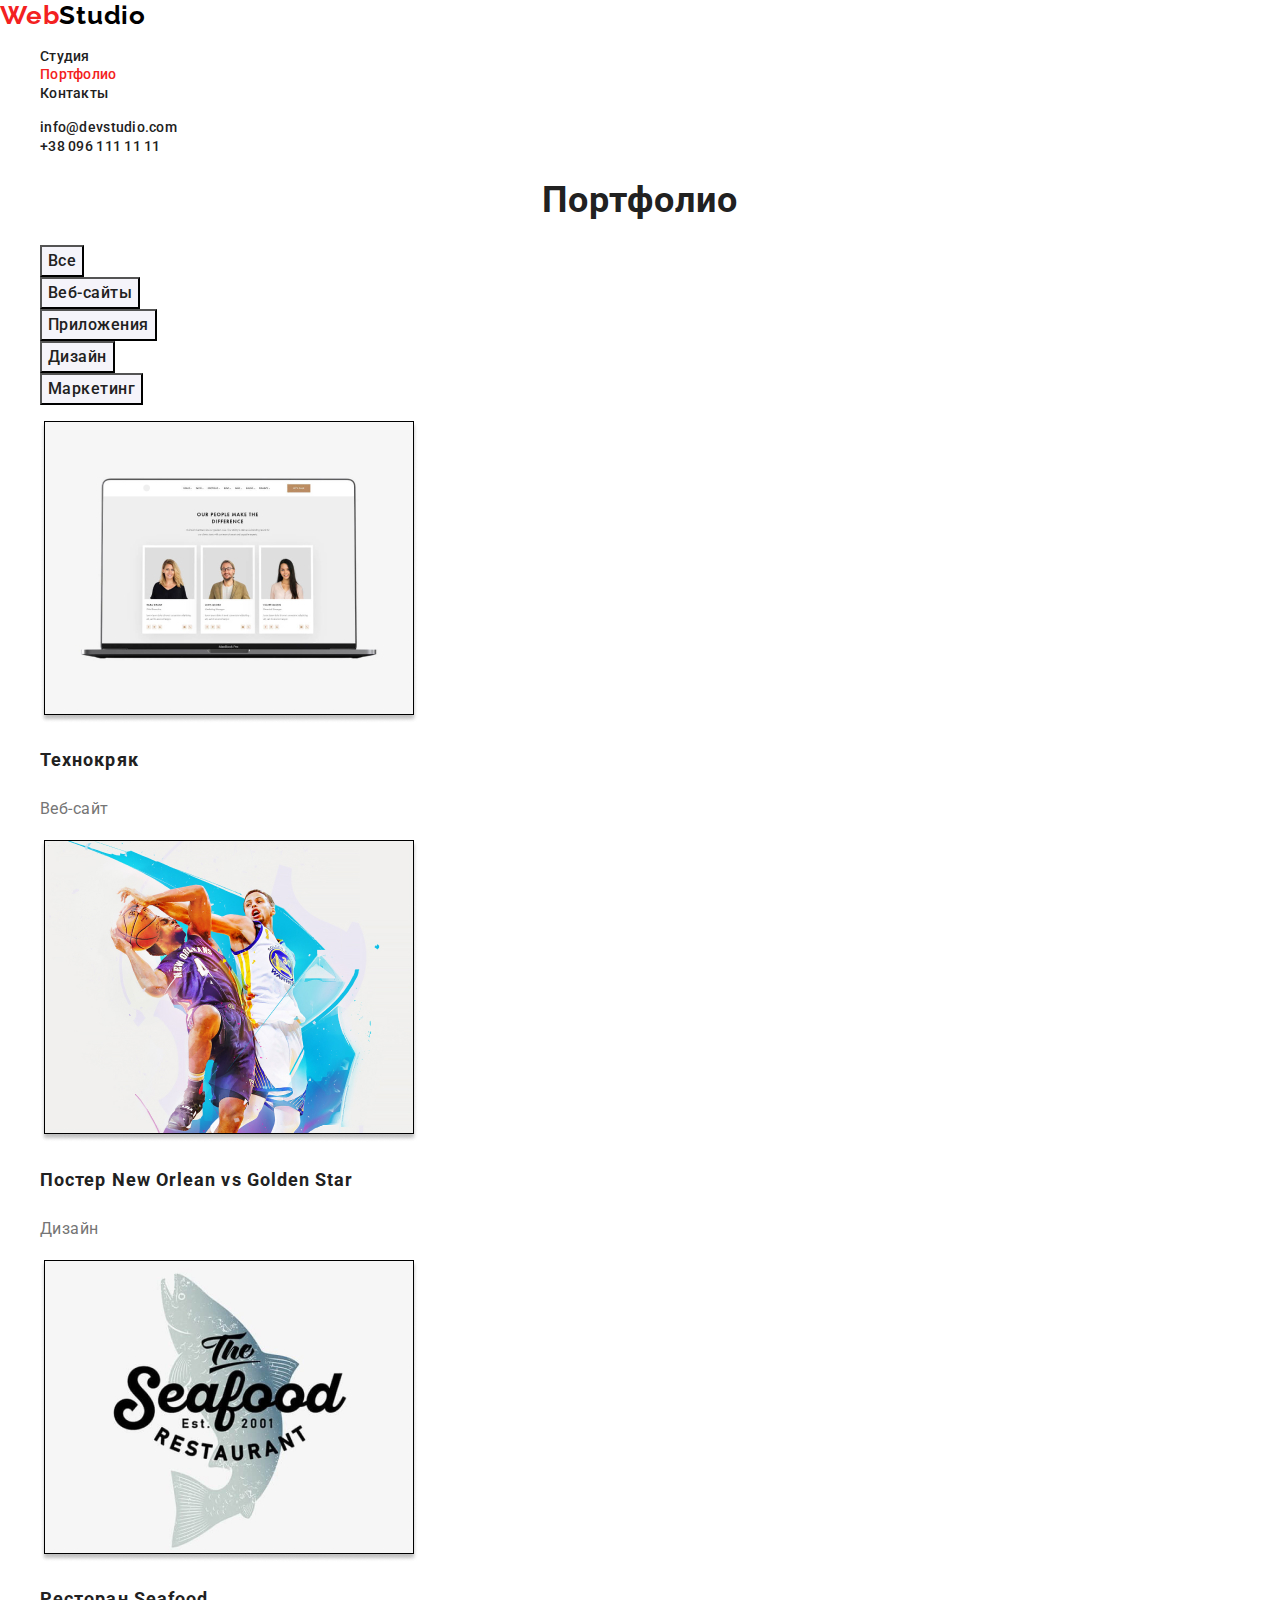
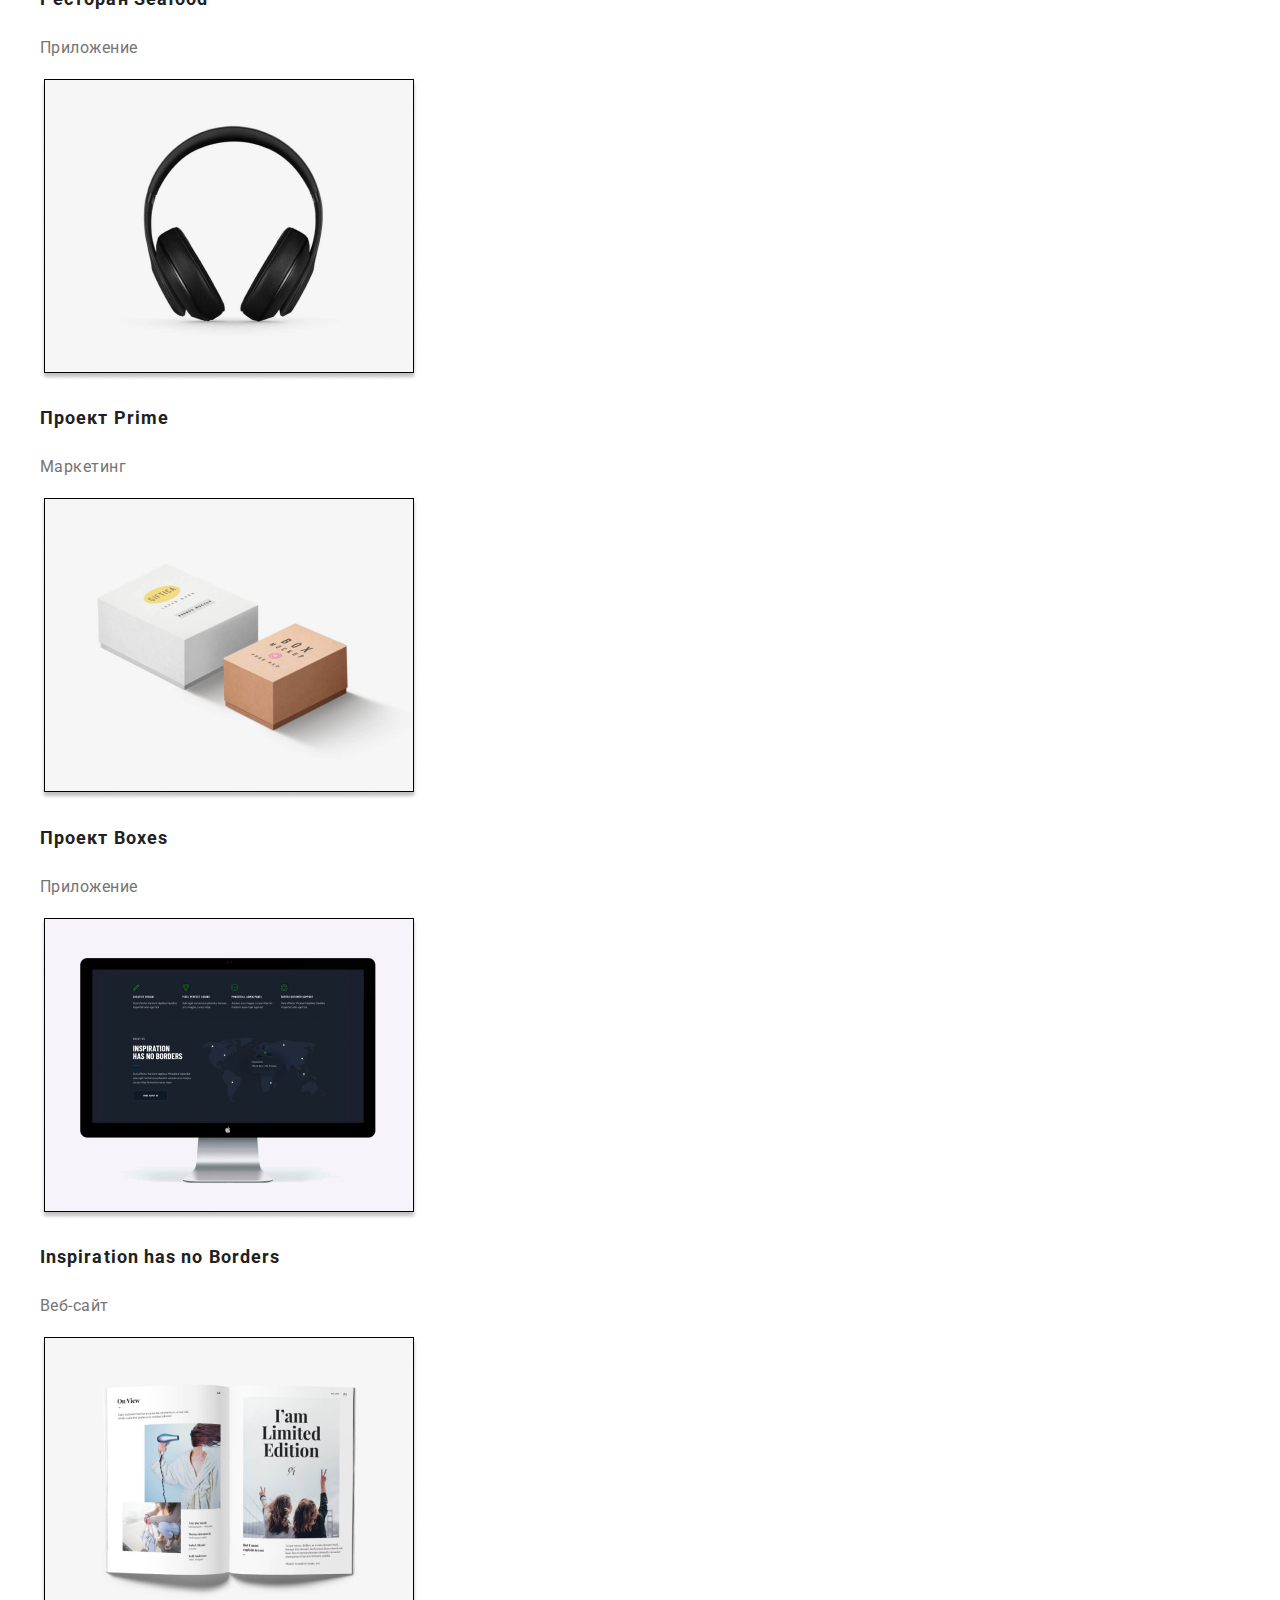
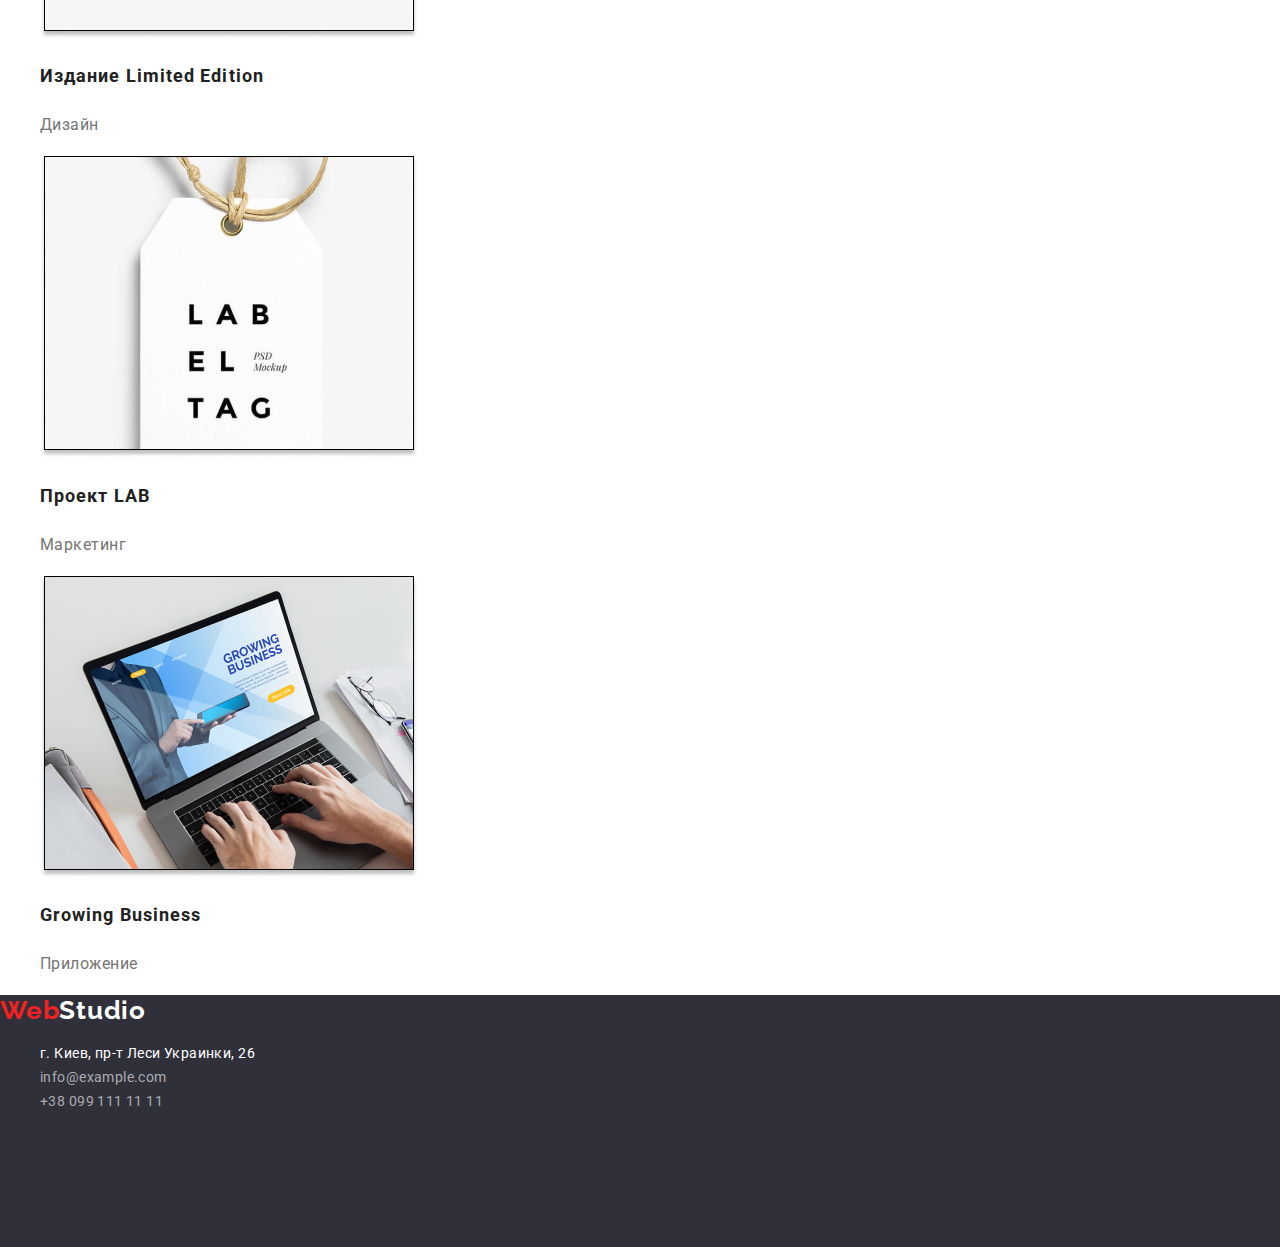
==== portfolio.html @ 3110d47e "Скопировал файлы из домашней работы 2" ====
<!DOCTYPE html>
<html lang="ru">
<head>
    <meta charset="UTF-8">
    <meta name="viewport" content="width=device-width, initial-scale=1.0">
    <title>WebStudio</title>
    <link rel="stylesheet" href="https://cdnjs.cloudflare.com/ajax/libs/modern-normalize/1.0.0/modern-normalize.css">
    <link href="https://fonts.googleapis.com/css2?family=Raleway:wght@700&family=Roboto:wght@400;500;700;900&display=swap" rel="stylesheet">
    <link rel="stylesheet" href="./css/style.css">
</head>
<body>

    <!-- Шапка -->
    <header class="header">
        <nav class="navigation">
            <a class="logo link" href="./index.html" aria-label="логотип вебстудио"><span class="logo-part">Web</span>Studio</a>
        
            <ul class="navigation-list list">
                <li class="navigation-list-item">
                    <a class="navigation-list-link link" href="./index.html">Студия</a>
                </li>
                <li class="navigation-list-item">
                    <a class="navigation-list-link active link" href="./portfolio.html">Портфолио</a>
                </li>
                <li class="navigation-list-item">
                    <a class="navigation-list-link link" href="">Контакты</a>
                </li>
            </ul>
        </nav>

        <address>
            <ul class="address-list list">
                <li>
                    <a class="address-list-item address link" href="mailto:info@devstudio.com">info@devstudio.com</a>
                </li>
                <li>
                    <a class="address-list-item address link" href="tel:+380961111111">+38 096 111 11 11</a>
                </li>
            </ul>
        </address>
    </header>

    <main>

        <!-- Секция Портфоло -->
        <section class="portfolio-section">
            <h1 class="section-title">Портфолио</h1>

            <!-- Список фильтров -->
            <ul class="portfolio-filter-list list">
                <li class="portfolio-filter-item">
                    <button class="portfolio-filter-btn" type="button">Все</button>                   
                </li>
                <li class="portfolio-filter-item">
                    <button class="portfolio-filter-btn" type="button">Веб-сайты</button>
                </li>
                <li class="portfolio-filter-item">
                    <button class="portfolio-filter-btn" type="button">Приложения</button>
                </li>
                <li class="portfolio-filter-item">
                    <button class="portfolio-filter-btn" type="button">Дизайн</button>
                </li>
                <li class="portfolio-filter-item">
                    <button class="portfolio-filter-btn" type="button">Маркетинг</button>
                </li>
            </ul>

            <!-- Список проектов -->
            <ul class="projects-list list">
                <li class="project-item">
                    <a class="project-item-link link" href="">
                        <img src="./imeges/our-projects/img-website-technokryak.jpg" alt="Страница сайта, открытая на ноутбуке" width="378" height="302">
                        <h2 class="project-item-subtitle">Технокряк</h2>
                        <p class="project-item-text">Веб-сайт</p>
                    </a>
                </li>
                <li class="project-item">
                    <a class="project-item-link link" href="">
                        <img class="project-item-img" src="./imeges/our-projects/img-poster-new-orlean.jpg" alt="двое мужчин играют в баскетбол" width="378" height="302">
                        <h2 class="project-item-subtitle">Постер New Orlean vs Golden Star</h2>
                        <p class="project-item-text">Дизайн</p>
                    </a>
                </li>
                <li class="project-item">
                    <a class="project-item-link link" href="">
                        <img class="project-item-img" src="./imeges/our-projects/img-app-restaurant-seafood.jpg" alt="Логотип ресторна сифуд" width="378" height="302">
                        <h2 class="project-item-subtitle">Ресторан Seafood</h2>
                        <p class="project-item-text">Приложение</p>
                    </a>
                </li>
                <li class="project-item">
                    <a class="project-item-link link" href="">
                        <img class="project-item-img" src="./imeges/our-projects/img-project-prime.jpg" alt="Черные наушники" width="378" height="302">
                        <h2 class="project-item-subtitle">Проект Prime</h2>
                        <p class="project-item-text">Маркетинг</p>
                    </a>
                </li>
                <li class="project-item">
                    <a class="project-item-link link" href="">
                        <img class="project-item-img" src="./imeges/our-projects/img-app-project-boxes.jpg" alt="Две коробки" width="378" height="302">
                        <h2 class="project-item-subtitle">Проект Boxes</h2>
                        <p class="project-item-text">Приложение</p>
                    </a>
                </li>
                <li class="project-item">
                    <a class="project-item-link link" href="">
                        <img class="project-item-img" src="./imeges/our-projects/img-website-inspiration.jpg" alt="Изображение сайта на мониторе" width="378" height="302">
                        <h2 class="project-item-subtitle">Inspiration has no Borders</h2>
                        <p class="project-item-text">Веб-сайт</p>
                    </a>
                </li>
                <li class="project-item">
                    <a class="project-item-link link" href="">
                        <img class="project-item-img" src="./imeges/our-projects/img-edition-limited-edition.jpg" alt="Развернутая книга" width="378" height="302">
                        <h2 class="project-item-subtitle">Издание Limited Edition</h2>
                        <p class="project-item-text">Дизайн</p>
                    </a>
                </li>
                <li class="project-item">
                    <a class="project-item-link link" href="">
                        <img class="project-item-img" src="./imeges/our-projects/img-project-lab.jpg" alt="Надпись Лаб на бирке" width="378" height="302">
                        <h2 class="project-item-subtitle">Проект LAB</h2>
                        <p class="project-item-text">Маркетинг</p>
                    </a>
                </li>
                <li class="project-item">
                    <a class="project-item-link link" href="">
                        <img class="project-item-img" src="./imeges/our-projects/img-app-growing-business.jpg" alt="Человек печатает на ноутбуке" width="378" height="302">
                        <h2 class="project-item-subtitle">Growing Business</h2>
                        <p class="project-item-text">Приложение</p>
                    </a>
                </li>
            </ul>
        </section>
    </main>

    <!-- Подвал -->
    <footer class="footer">   
        <a class="logo logo-dark-theme link" href="./index.html" aria-label="логотип вебстудио"><span class="logo-part">Web</span>Studio</a>

        <address>
            <ul class="footer-list list">
                <li>
                    <a class="footer-list-address link address" href="https://yandex.ru/maps/-/CCQxiAqx9C" target="_blank">г. Киев, пр-т Леси Украинки, 26</a>
                </li>
                <li>
                    <a class="footer-list-mail link address" href="mailto:info@example.com">info@example.com</a>
                </li>
                <li>
                    <a class="footer-list-tel link address" href="tel:+380991111111">+38 099 111 11 11</a>
                </li>
            </ul>
        </address>
    </footer> 
</body>
</html>
---- css/style.css ----
:root {
    --main-font: "Roboto", sans-serif;
    --secondary-font: "Raleway", sans-serif;
    --title-color-white-them: #212121;
    --title-color-dark-theme: #FFFFFF;
    --text-color: #757575;
    --accent-text-color: #f32121;
    --text-btn-white-theme: #212121;
    --text-btn-dark-theme: #FFFFFF;
    --active-text-btn-white-theme: #FFFFFF;
    --active-text-btn-dark-theme: #212121;
      }

body {
    font-family: var(--main-font);
    font-style: normal;
    color: var(--text-color);
    background-color: #ffffff;
    
}

.list {
    list-style: none;
}

.link {
    text-decoration: none;
}

.address {
    font-style: normal;
}

/* COMPONENTS */

.section-title {
    font-weight: 700;
    font-size: 36px;
    line-height: 1.167;
    text-align: center;
    letter-spacing: 0.03em;
    color: var(--title-color-white-them);
}


/* END COMPONENTS */

/* HEADER */

.logo {
    font-family: var(--secondary-font);
    font-weight: 700;
    font-size: 26px;
    line-height: 1.192;
    letter-spacing: 0.03em;
    color: #000000;
}

.logo-part {
    color: var(--accent-text-color);
}

.navigation-list-link,
.address-list-item {
    font-weight: 500;
    font-size: 14px;
    line-height: 1.143;
    letter-spacing: 0.02em;
    color: var(--title-color-white-them);
}

.navigation-list-link:hover,
.navigation-list-link:focus,
.address-list-item:hover,
.address-list-item:focus {
    color: var(--accent-text-color);
}

.navigation-list-link.active {
    color: var(--accent-text-color);
}

/* END HEADER */

/* MAIN SECTION */

.main-section-title {
    font-weight: 900;
    font-size: 44px;
    line-height: 1.364;
    text-align: center;
    letter-spacing: 0.06em;
    text-transform: uppercase;
    color: #FFFFFF;
}

.main-section {
    background: #2F303A;
}

.hero-btn {
    font-family: var(--main-font);
    font-style: normal;
    font-weight: 700;
    font-size: 16px;
    line-height: 1.875;
    display: flex;
    align-items: center;
    text-align: center;
    letter-spacing: 0.06em;
    color: var(--text-btn-dark-theme);
    background: #2196F3;
}

.hero-btn:hover,
.hero-btn:focus {
    color: var(--active-text-btn-dark-theme);
    background: #FFFFFF;
}

/* END MAIN SECTION */

/* OUR ADVENTAGES SECTION*/

.our-adventages-title {
    display: none;
}

.adventages-subtitle {
    font-weight: 700;
    font-size: 14px;
    line-height: 1.143;
    letter-spacing: 0.03em;
    text-transform: uppercase;
    color: var(--title-color-white-them);
}

.adventages-text {
    font-size: 14px;
    line-height: 1.714;
    letter-spacing: 0.03em;
}

/* END OUR ADVENTAGES SECTION*/

/* WHAT ARE WE DOING SECTION */



/* WHAT ARE WE DOING SECTION */

/* OUR TEAM SECTION */

.our-team-subtitle {
    font-weight: 500;
    font-size: 16px;
    line-height: 1.188;
    text-align: center;
    letter-spacing: 0.03em;
    color: var(--title-color-white-them);
}

.our-team-text {
    font-size: 16px;
    line-height: 1.188;
    text-align: center;
    letter-spacing: 0.03em;
}

/* END OUR TEAM SECTION */

/* PORTFOLIO SECTION */

.portfolio-title {
    display: none;
}

.portfolio-filter-btn {
    font-family: Roboto, sans-serif;
    font-style: normal;
    font-weight: 500;
    font-size: 16px;
    line-height: 1.625;
    letter-spacing: 0.03em;
    color: var(--text-btn-white-theme);
    background: #F5F4FA;
}

.portfolio-filter-btn:hover,
.portfolio-filter-btn:focus {
    color: var(--active-text-btn-white-theme);
    background: #2196F3;
}

.project-item-subtitle {
    font-weight: 700;
    font-size: 18px;
    line-height: 2.000;
    letter-spacing: 0.06em;
    color: var(--title-color-white-them);
}

.project-item-text {
    font-size: 16px;
    line-height: 1.875;
    letter-spacing: 0.03em;
    color: var(--text-color);
}


/* END PORTFOLIO SECTION */

/* FOOTER */

.logo.logo-dark-theme {
    color: #FFFFFF;
}

.footer-list-address {
    font-size: 14px;
    line-height: 1.714;
    letter-spacing: 0.03em;
    color: #FFFFFF;
}

.footer-list-mail,
.footer-list-tel {
    font-size: 14px;
    line-height: 1.714;
    letter-spacing: 0.03em;
    color: rgba(255, 255, 255, 0.6);
}

.footer {
    width: 1600px;
    height: 252px;
    left: 0px;
    top: 2097px;
    background: #2F303A;
}

.footer-list-address:hover,
.footer-list-address:focus,
.footer-list-mail:hover,
.footer-list-mail:focus,
.footer-list-tel:hover,
.footer-list-tel:focus {
    color: var(--accent-text-color);
}

/* END FOOTER */
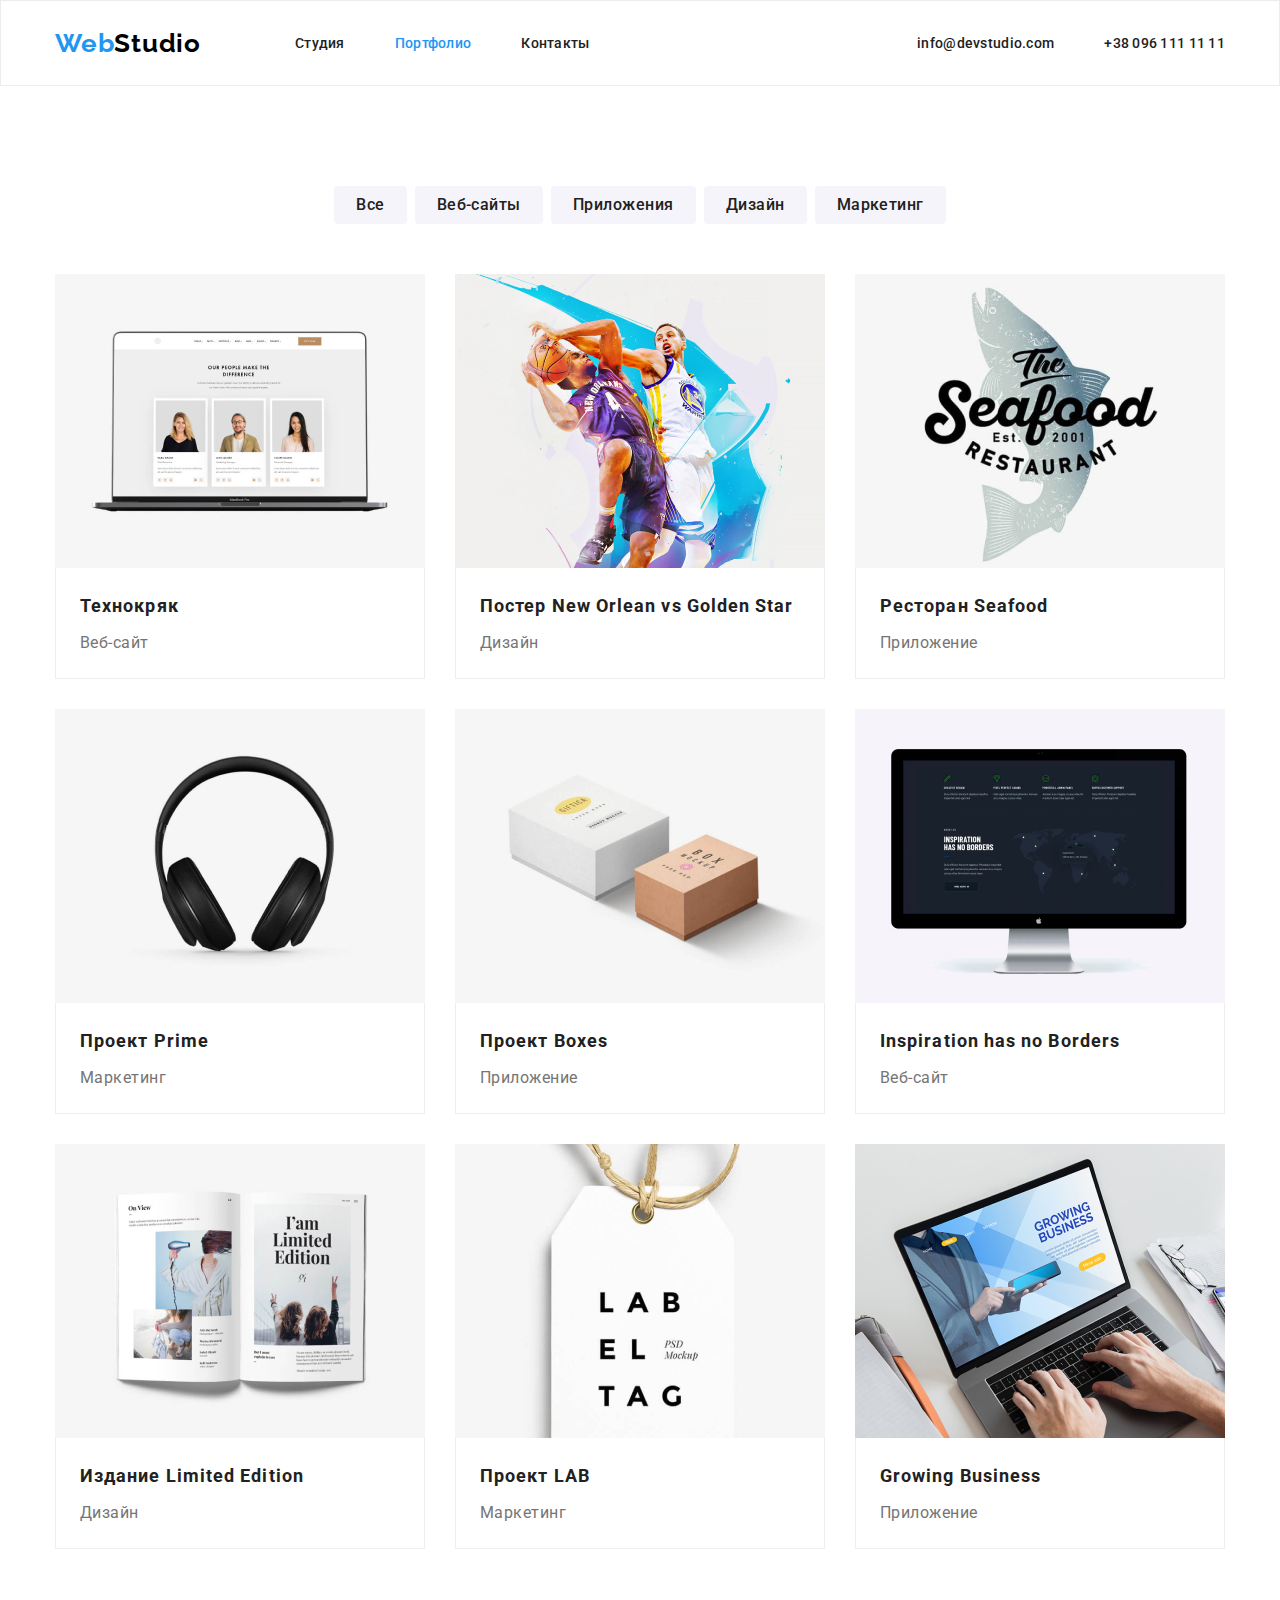
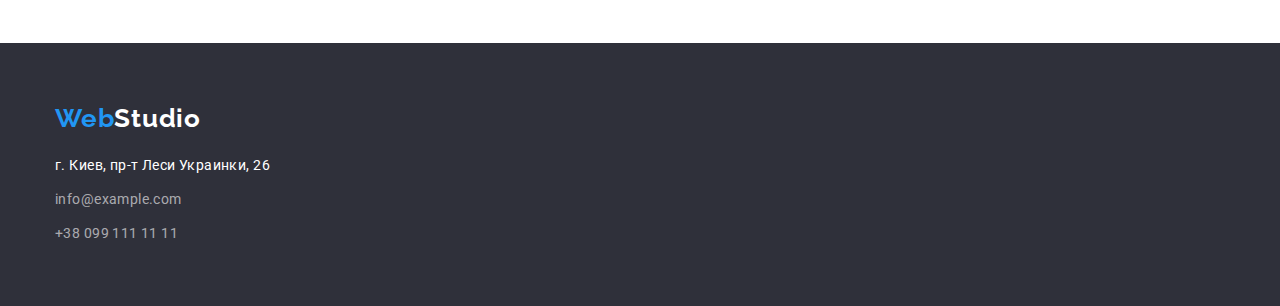
==== commit 29b06cca: "Расставил контент страниц главная и портфолио с помощью флексов, скрыл два заголовка, добавил фоны к" ====
--- a/portfolio.html
+++ b/portfolio.html
@@ -12,39 +12,42 @@
 
     <!-- Шапка -->
     <header class="header">
-        <nav class="navigation">
-            <a class="logo link" href="./index.html" aria-label="логотип вебстудио"><span class="logo-part">Web</span>Studio</a>
-        
-            <ul class="navigation-list list">
-                <li class="navigation-list-item">
-                    <a class="navigation-list-link link" href="./index.html">Студия</a>
-                </li>
-                <li class="navigation-list-item">
-                    <a class="navigation-list-link active link" href="./portfolio.html">Портфолио</a>
-                </li>
-                <li class="navigation-list-item">
-                    <a class="navigation-list-link link" href="">Контакты</a>
-                </li>
-            </ul>
-        </nav>
-
-        <address>
-            <ul class="address-list list">
-                <li>
-                    <a class="address-list-item address link" href="mailto:info@devstudio.com">info@devstudio.com</a>
-                </li>
-                <li>
-                    <a class="address-list-item address link" href="tel:+380961111111">+38 096 111 11 11</a>
-                </li>
-            </ul>
-        </address>
+        <div class="container">
+            <nav class="navigation">
+                <a class="logo link" href="./index.html" aria-label="логотип вебстудио"><span class="logo-part">Web</span>Studio</a>
+            
+                <ul class="navigation-list list">
+                    <li class="navigation-list-item">
+                        <a class="navigation-list-link link" href="./index.html">Студия</a>
+                    </li>
+                    <li class="navigation-list-item">
+                        <a class="navigation-list-link active link" href="./portfolio.html">Портфолио</a>
+                    </li>
+                    <li class="navigation-list-item">
+                        <a class="navigation-list-link link" href="">Контакты</a>
+                    </li>
+                </ul>
+            </nav>
+    
+            <address class="address">
+                <ul class="address-list list">
+                    <li class="address-list-item">
+                        <a class="address-link-item address link" href="mailto:info@devstudio.com">info@devstudio.com</a>
+                    </li>
+                    <li class="address-list-item">
+                        <a class="address-link-item address link" href="tel:+380961111111">+38 096 111 11 11</a>
+                    </li>
+                </ul>
+            </address>
+        </div>
     </header>
 
     <main>
 
         <!-- Секция Портфоло -->
         <section class="portfolio-section">
-            <h1 class="section-title">Портфолио</h1>
+            <div class="container">
+                <h1 class="section-title visually-hidden">Портфолио</h1>
 
             <!-- Список фильтров -->
             <ul class="portfolio-filter-list list">
@@ -69,88 +72,109 @@
             <ul class="projects-list list">
                 <li class="project-item">
                     <a class="project-item-link link" href="">
-                        <img src="./imeges/our-projects/img-website-technokryak.jpg" alt="Страница сайта, открытая на ноутбуке" width="378" height="302">
-                        <h2 class="project-item-subtitle">Технокряк</h2>
-                        <p class="project-item-text">Веб-сайт</p>
+                        <img src="./imeges/our-projects/img-website-technokryak.jpg" alt="Страница сайта, открытая на ноутбуке" width="370">
+                        <div class="project-content">
+                            <h2 class="project-item-subtitle">Технокряк</h2>
+                            <p class="project-item-text">Веб-сайт</p>
+                        </div>
                     </a>
                 </li>
                 <li class="project-item">
                     <a class="project-item-link link" href="">
-                        <img class="project-item-img" src="./imeges/our-projects/img-poster-new-orlean.jpg" alt="двое мужчин играют в баскетбол" width="378" height="302">
-                        <h2 class="project-item-subtitle">Постер New Orlean vs Golden Star</h2>
-                        <p class="project-item-text">Дизайн</p>
+                        <img class="project-item-img" src="./imeges/our-projects/img-poster-new-orlean.jpg" alt="двое мужчин играют в баскетбол" width="370">
+                        <div class="project-content">
+                            <h2 class="project-item-subtitle">Постер New Orlean vs Golden Star</h2>
+                            <p class="project-item-text">Дизайн</p>
+                        </div>
                     </a>
                 </li>
                 <li class="project-item">
                     <a class="project-item-link link" href="">
-                        <img class="project-item-img" src="./imeges/our-projects/img-app-restaurant-seafood.jpg" alt="Логотип ресторна сифуд" width="378" height="302">
-                        <h2 class="project-item-subtitle">Ресторан Seafood</h2>
-                        <p class="project-item-text">Приложение</p>
+                        <img class="project-item-img" src="./imeges/our-projects/img-app-restaurant-seafood.jpg" alt="Логотип ресторна сифуд" width="370">
+                        <div class="project-content">
+                            <h2 class="project-item-subtitle">Ресторан Seafood</h2>
+                            <p class="project-item-text">Приложение</p>
+                        </div>
                     </a>
                 </li>
                 <li class="project-item">
                     <a class="project-item-link link" href="">
-                        <img class="project-item-img" src="./imeges/our-projects/img-project-prime.jpg" alt="Черные наушники" width="378" height="302">
-                        <h2 class="project-item-subtitle">Проект Prime</h2>
-                        <p class="project-item-text">Маркетинг</p>
+                        <img class="project-item-img" src="./imeges/our-projects/img-project-prime.jpg" alt="Черные наушники" width="370">
+                        <div class="project-content">
+                            <h2 class="project-item-subtitle">Проект Prime</h2>
+                            <p class="project-item-text">Маркетинг</p>
+                        </div>
                     </a>
                 </li>
                 <li class="project-item">
                     <a class="project-item-link link" href="">
-                        <img class="project-item-img" src="./imeges/our-projects/img-app-project-boxes.jpg" alt="Две коробки" width="378" height="302">
-                        <h2 class="project-item-subtitle">Проект Boxes</h2>
-                        <p class="project-item-text">Приложение</p>
+                        <img class="project-item-img" src="./imeges/our-projects/img-app-project-boxes.jpg" alt="Две коробки" width="370">
+                        <div class="project-content">
+                            <h2 class="project-item-subtitle">Проект Boxes</h2>
+                            <p class="project-item-text">Приложение</p>
+                        </div>
                     </a>
                 </li>
                 <li class="project-item">
                     <a class="project-item-link link" href="">
-                        <img class="project-item-img" src="./imeges/our-projects/img-website-inspiration.jpg" alt="Изображение сайта на мониторе" width="378" height="302">
-                        <h2 class="project-item-subtitle">Inspiration has no Borders</h2>
-                        <p class="project-item-text">Веб-сайт</p>
+                        <img class="project-item-img" src="./imeges/our-projects/img-website-inspiration.jpg" alt="Изображение сайта на мониторе" width="370">
+                        <div class="project-content">
+                            <h2 class="project-item-subtitle">Inspiration has no Borders</h2>
+                            <p class="project-item-text">Веб-сайт</p>
+                        </div>
                     </a>
                 </li>
                 <li class="project-item">
                     <a class="project-item-link link" href="">
-                        <img class="project-item-img" src="./imeges/our-projects/img-edition-limited-edition.jpg" alt="Развернутая книга" width="378" height="302">
-                        <h2 class="project-item-subtitle">Издание Limited Edition</h2>
-                        <p class="project-item-text">Дизайн</p>
+                        <img class="project-item-img" src="./imeges/our-projects/img-edition-limited-edition.jpg" alt="Развернутая книга" width="370">
+                        <div class="project-content">
+                            <h2 class="project-item-subtitle">Издание Limited Edition</h2>
+                            <p class="project-item-text">Дизайн</p>
+                        </div>
                     </a>
                 </li>
                 <li class="project-item">
                     <a class="project-item-link link" href="">
-                        <img class="project-item-img" src="./imeges/our-projects/img-project-lab.jpg" alt="Надпись Лаб на бирке" width="378" height="302">
-                        <h2 class="project-item-subtitle">Проект LAB</h2>
-                        <p class="project-item-text">Маркетинг</p>
+                        <img class="project-item-img" src="./imeges/our-projects/img-project-lab.jpg" alt="Надпись Лаб на бирке" width="370">
+                        <div class="project-content">
+                            <h2 class="project-item-subtitle">Проект LAB</h2>
+                            <p class="project-item-text">Маркетинг</p>
+                        </div>
                     </a>
                 </li>
                 <li class="project-item">
                     <a class="project-item-link link" href="">
-                        <img class="project-item-img" src="./imeges/our-projects/img-app-growing-business.jpg" alt="Человек печатает на ноутбуке" width="378" height="302">
-                        <h2 class="project-item-subtitle">Growing Business</h2>
-                        <p class="project-item-text">Приложение</p>
+                        <img class="project-item-img" src="./imeges/our-projects/img-app-growing-business.jpg" alt="Человек печатает на ноутбуке" width="370">
+                        <div class="project-content">
+                            <h2 class="project-item-subtitle">Growing Business</h2>
+                            <p class="project-item-text">Приложение</p>
+                        </div>
                     </a>
                 </li>
             </ul>
+            </div>
         </section>
     </main>
 
     <!-- Подвал -->
     <footer class="footer">   
-        <a class="logo logo-dark-theme link" href="./index.html" aria-label="логотип вебстудио"><span class="logo-part">Web</span>Studio</a>
-
-        <address>
-            <ul class="footer-list list">
-                <li>
-                    <a class="footer-list-address link address" href="https://yandex.ru/maps/-/CCQxiAqx9C" target="_blank">г. Киев, пр-т Леси Украинки, 26</a>
-                </li>
-                <li>
-                    <a class="footer-list-mail link address" href="mailto:info@example.com">info@example.com</a>
-                </li>
-                <li>
-                    <a class="footer-list-tel link address" href="tel:+380991111111">+38 099 111 11 11</a>
-                </li>
-            </ul>
-        </address>
-    </footer> 
+        <div class="container">
+             <a class="logo logo-dark-theme link" href="./index.html" aria-label="логотип вебстудио"><span class="logo-part">Web</span>Studio</a>
+ 
+             <address>
+                 <ul class="footer-list list">
+                     <li class="list-item">
+                         <a class="footer-list-address link address" href="https://yandex.ru/maps/-/CCQxiAqx9C" target="_blank">г. Киев, пр-т Леси Украинки, 26</a>
+                     </li>
+                     <li class="list-item">
+                         <a class="footer-list-mail link address" href="mailto:info@example.com">info@example.com</a>
+                     </li>
+                     <li class="list-item">
+                         <a class="footer-list-tel link address" href="tel:+380991111111">+38 099 111 11 11</a>
+                     </li>
+                 </ul>
+             </address>
+        </div>
+     </footer>
 </body>
 </html>--- a/css/style.css
+++ b/css/style.css
@@ -4,12 +4,19 @@
     --title-color-white-them: #212121;
     --title-color-dark-theme: #FFFFFF;
     --text-color: #757575;
-    --accent-text-color: #f32121;
+    --accent-text-color: #2196F3;
     --text-btn-white-theme: #212121;
     --text-btn-dark-theme: #FFFFFF;
     --active-text-btn-white-theme: #FFFFFF;
     --active-text-btn-dark-theme: #212121;
-      }
+}
+
+*,
+*::before,
+*::after {
+    margin: 0;
+    padding: 0;
+}
 
 body {
     font-family: var(--main-font);
@@ -31,9 +38,24 @@
     font-style: normal;
 }
 
+img {
+    display: block;
+    max-width: 100%;
+    height: auto;
+}
+
 /* COMPONENTS */
 
+.container {
+    width: 1200px;
+    padding: 0 15px;
+    margin-right: auto;
+    margin-left: auto;
+}
+
 .section-title {
+    margin-bottom: 50px;
+
     font-weight: 700;
     font-size: 36px;
     line-height: 1.167;
@@ -42,10 +64,46 @@
     color: var(--title-color-white-them);
 }
 
+.visually-hidden {
+    position: absolute;
+    width: 1px;
+    height: 1px;
+    margin: -1px;
+    border: 0;
+    padding: 0;   
+    white-space: nowrap;
+    clip-path: inset(100%);
+    clip: rect(0 0 0 0);
+    overflow: hidden;
+}
+
 
 /* END COMPONENTS */
 
 /* HEADER */
+
+.header {
+    padding: 24px 0;
+    border: 1px solid #ECECEC;
+}
+
+.header .container {
+    display: flex;
+    align-items: center;
+    }
+
+.navigation {
+    display: flex;
+    align-items: center;
+}
+
+.navigation-list {
+    display: flex;
+}
+
+.header>.container>.address {
+    margin-left: auto;
+}
 
 .logo {
     font-family: var(--secondary-font);
@@ -56,12 +114,34 @@
     color: #000000;
 }
 
+.navigation .logo {
+    margin-right: 94px;
+}
+
 .logo-part {
     color: var(--accent-text-color);
 }
 
+.address-list {
+    display: flex;
+}
+
+.address-list-item:not(:last-child) {
+    margin-right: 50px;
+}
+
+.navigation-list-item:not(:last-child) {
+    margin-right: 50px;
+}
+
+.navigation-list-link {
+    display: block;
+    padding-top: 10px;
+    padding-bottom: 10px;
+}
+
 .navigation-list-link,
-.address-list-item {
+.address-link-item {
     font-weight: 500;
     font-size: 14px;
     line-height: 1.143;
@@ -71,8 +151,8 @@
 
 .navigation-list-link:hover,
 .navigation-list-link:focus,
-.address-list-item:hover,
-.address-list-item:focus {
+.address-link-item:hover,
+.address-link-item:focus {
     color: var(--accent-text-color);
 }
 
@@ -84,7 +164,17 @@
 
 /* MAIN SECTION */
 
+.main-section .container {
+
+    padding-top: 200px;
+    padding-bottom: 200PX;
+    text-align: center;
+}
+
 .main-section-title {
+    
+    margin-bottom: 30px;
+
     font-weight: 900;
     font-size: 44px;
     line-height: 1.364;
@@ -95,21 +185,24 @@
 }
 
 .main-section {
-    background: #2F303A;
+    background-color: #2F303A;
 }
 
 .hero-btn {
+    padding: 10px 32px;
+
     font-family: var(--main-font);
     font-style: normal;
     font-weight: 700;
     font-size: 16px;
     line-height: 1.875;
-    display: flex;
-    align-items: center;
-    text-align: center;
+    display: inline-block;
+    
+    
     letter-spacing: 0.06em;
     color: var(--text-btn-dark-theme);
     background: #2196F3;
+    border-radius: 4px;
 }
 
 .hero-btn:hover,
@@ -122,11 +215,28 @@
 
 /* OUR ADVENTAGES SECTION*/
 
-.our-adventages-title {
-    display: none;
+.our-adventages-section.container {
+    padding-top: 94px;
+    padding-bottom: 94px;
+}
+
+.adventages-list {
+    display: flex;
+    justify-content: space-between;
+}
+
+.adventages-list-item {
+    width: calc((100%-90px) / 4);
+    
+}
+
+.adventages-list-item:not(:last-child) {
+    margin-right: 30px;
 }
 
 .adventages-subtitle {
+    margin-bottom: 10px;
+
     font-weight: 700;
     font-size: 14px;
     line-height: 1.143;
@@ -145,17 +255,63 @@
 
 /* WHAT ARE WE DOING SECTION */
 
-
-
-/* WHAT ARE WE DOING SECTION */
+.what-are-we-doing-section.container {
+    padding-bottom: 94px;
+}
+
+.we-doing-list {
+    display: flex;
+    justify-content: space-between;
+}
+
+.we-doing-item:not(:last-child) {
+    margin-right: 30px;
+}
+
+/* END WHAT ARE WE DOING SECTION */
 
 /* OUR TEAM SECTION */
 
+.our-team-section {
+    background-color: #F5F4FA;
+}
+
+.our-team-section .container {
+    padding-top: 94px;
+    padding-bottom: 94px;
+}
+
+.our-team-list {
+    display: flex;
+    justify-content: space-between;
+}
+
+/* .our-team-item + .our-team-item {
+    margin-left: 30px;
+} */
+
+.our-team-item {
+    width: 270px;
+    
+    overflow: hidden;
+    border-bottom-right-radius: 4px;
+    border-bottom-left-radius: 4px;
+    box-shadow: 0px 1px 3px rgba(0, 0, 0, 0.12), 0px 1px 1px rgba(0, 0, 0, 0.14), 0px 2px 1px rgba(0, 0, 0, 0.2);
+}
+
+.our-team-discription {
+    padding: 30px 15px;
+
+    background-color: #FFFFFF;
+    text-align: center;
+}
+
 .our-team-subtitle {
+    margin-bottom: 10px;
+
     font-weight: 500;
     font-size: 16px;
     line-height: 1.188;
-    text-align: center;
     letter-spacing: 0.03em;
     color: var(--title-color-white-them);
 }
@@ -163,7 +319,6 @@
 .our-team-text {
     font-size: 16px;
     line-height: 1.188;
-    text-align: center;
     letter-spacing: 0.03em;
 }
 
@@ -171,11 +326,24 @@
 
 /* PORTFOLIO SECTION */
 
-.portfolio-title {
-    display: none;
+.portfolio-section {
+    padding-top: 100px;
+    padding-bottom: 94px;
+}
+
+.portfolio-filter-list {
+    display: flex;
+    justify-content: center;
+    margin-bottom: 50px;
+}
+
+.portfolio-filter-item:not(:last-child) {
+    margin-right: 8px;
 }
 
 .portfolio-filter-btn {
+    padding: 6px 22px;
+
     font-family: Roboto, sans-serif;
     font-style: normal;
     font-weight: 500;
@@ -183,16 +351,55 @@
     line-height: 1.625;
     letter-spacing: 0.03em;
     color: var(--text-btn-white-theme);
-    background: #F5F4FA;
+    background-color: #F5F4FA;
+    border-style: none;
+    border-radius: 4px;
 }
 
 .portfolio-filter-btn:hover,
 .portfolio-filter-btn:focus {
     color: var(--active-text-btn-white-theme);
-    background: #2196F3;
+    background-color: #2196F3;
+}
+
+.projects-list {
+    display: flex;
+    flex-wrap: wrap;
+}
+
+.project-item {
+    width: calc((100% - 60px) / 3);
+}
+
+.project-item:not(:nth-child(3n)) {
+    margin-right: 30px;
+}
+
+.project-item:not(:nth-last-child(-n+3)) {
+    margin-bottom: 30px;
+}
+
+.project-item-link {
+    display: block;
+}
+
+.project-content {
+    padding: 20px 24px;
+
+    border-right-width: 1px;
+    border-right-style: solid;
+    border-right-color: #EEEEEE;
+    border-bottom-width: 1px;
+    border-bottom-style: solid;
+    border-bottom-color: #EEEEEE;
+    border-left-width: 1px;
+    border-left-style: solid;
+    border-left-color: #EEEEEE;
 }
 
 .project-item-subtitle {
+    margin-bottom: 4px;
+
     font-weight: 700;
     font-size: 18px;
     line-height: 2.000;
@@ -212,8 +419,20 @@
 
 /* FOOTER */
 
+.footer .container {
+    padding-top: 60px;
+    padding-bottom: 60px;
+}
+
 .logo.logo-dark-theme {
+    display: inline-block;
+    margin-bottom: 20px;
+
     color: #FFFFFF;
+}
+
+.footer-list .list-item:not(:last-child) {
+    margin-bottom: 10px;
 }
 
 .footer-list-address {
@@ -232,10 +451,10 @@
 }
 
 .footer {
-    width: 1600px;
+    /* width: 1600px;
     height: 252px;
     left: 0px;
-    top: 2097px;
+    top: 2097px; */
     background: #2F303A;
 }
 
